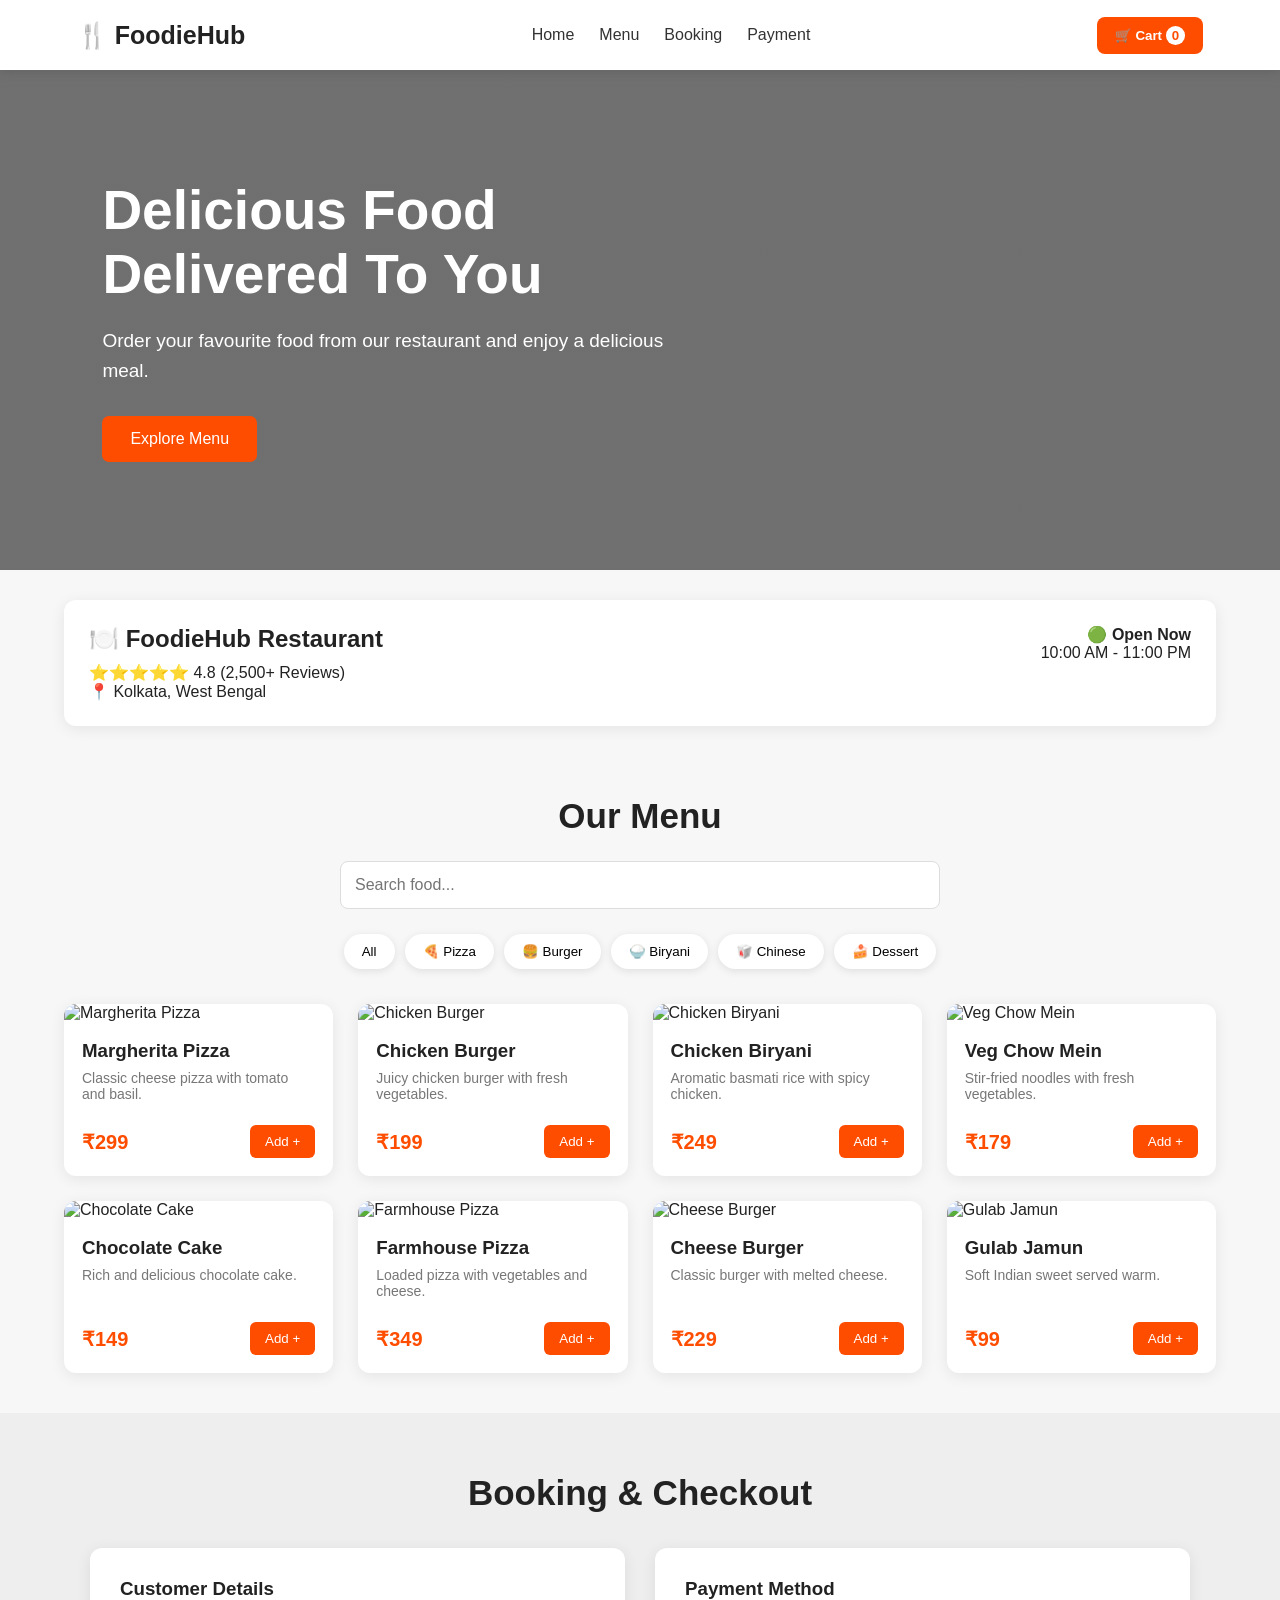
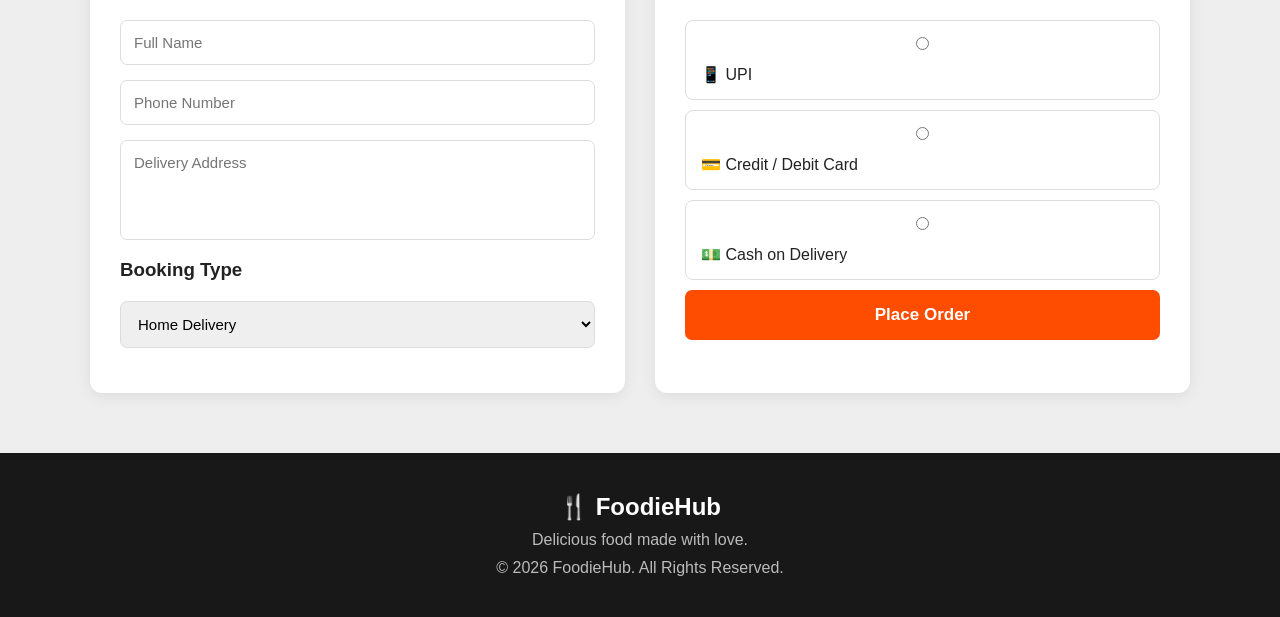
==== index.html @ ee3e0fd2 "Add files via upload" ====
<!DOCTYPE html>
<html lang="en">
<head>
    <meta charset="UTF-8">
    <meta name="viewport" content="width=device-width, initial-scale=1.0">

    <title>FoodieHub - Restaurant</title>

    <link rel="stylesheet" href="style.css">
</head>
<body>


<header class="navbar">

    <div class="logo">
        🍴 FoodieHub
    </div>

    <nav>
        <a href="#home">Home</a>
        <a href="#menu">Menu</a>
        <a href="#booking">Booking</a>
        <a href="#payment">Payment</a>
    </nav>

    <button class="cart-btn" onclick="openCart()">
        🛒 Cart <span id="cartCount">0</span>
    </button>

</header>




<section class="hero" id="home">

    <div class="hero-content">

        <h1>Delicious Food<br>Delivered To You</h1>

        <p>
            Order your favourite food from our restaurant
            and enjoy a delicious meal.
        </p>

        <button onclick="scrollToMenu()">
            Explore Menu
        </button>

    </div>

</section>




<section class="restaurant-info">

    <div>
        <h2>🍽️ FoodieHub Restaurant</h2>
        <p>⭐⭐⭐⭐⭐ 4.8 (2,500+ Reviews)</p>
        <p>📍 Kolkata, West Bengal</p>
    </div>

    <div class="restaurant-time">
        <strong>🟢 Open Now</strong>
        <p>10:00 AM - 11:00 PM</p>
    </div>

</section>



<section class="menu-section" id="menu">

    <h2>Our Menu</h2>

    <div class="search-box">

        <input
            type="text"
            id="searchInput"
            placeholder="Search food..."
            onkeyup="searchFood()"
        >

    </div>


    <div class="categories">

        <button onclick="filterFood('all')">All</button>
        <button onclick="filterFood('pizza')">🍕 Pizza</button>
        <button onclick="filterFood('burger')">🍔 Burger</button>
        <button onclick="filterFood('biryani')">🍚 Biryani</button>
        <button onclick="filterFood('chinese')">🥡 Chinese</button>
        <button onclick="filterFood('dessert')">🍰 Dessert</button>

    </div>


    <div class="food-container" id="foodContainer"></div>

</section>




<div class="cart-panel" id="cartPanel">

    <div class="cart-header">

        <h2>Your Cart</h2>

        <button onclick="closeCart()">✕</button>

    </div>

    <div id="cartItems"></div>

    <div class="cart-summary">

        <p>
            Subtotal:
            <span>₹<span id="subtotal">0</span></span>
        </p>

        <p>
            Delivery:
            <span>₹<span id="delivery">40</span></span>
        </p>

        <p>
            GST:
            <span>₹<span id="gst">0</span></span>
        </p>

        <hr>

        <h3>
            Total:
            <span>₹<span id="total">0</span></span>
        </h3>

        <button class="checkout-btn" onclick="goToCheckout()">
            Proceed to Checkout
        </button>

    </div>

</div>




<section class="checkout" id="booking">

    <h2>Booking & Checkout</h2>

    <div class="checkout-container">

        <!-- CUSTOMER DETAILS -->

        <div class="checkout-card">

            <h3>Customer Details</h3>

            <input
                type="text"
                id="customerName"
                placeholder="Full Name"
            >

            <input
                type="tel"
                id="phone"
                placeholder="Phone Number"
            >

            <textarea
                id="address"
                placeholder="Delivery Address"
            ></textarea>

            <h3>Booking Type</h3>

            <select id="bookingType">

                <option value="delivery">
                    Home Delivery
                </option>

                <option value="pickup">
                    Restaurant Pickup
                </option>

                <option value="dinein">
                    Dine In
                </option>

            </select>

            <div id="tableBox" class="hidden">

                <input
                    type="number"
                    id="tableNumber"
                    placeholder="Table Number"
                    min="1"
                >

            </div>

        </div>


        

        <div class="checkout-card" id="payment">

            <h3>Payment Method</h3>

            <label class="payment-option">

                <input
                    type="radio"
                    name="payment"
                    value="upi"
                    onchange="showPayment('upi')"
                >

                📱 UPI

            </label>


            <label class="payment-option">

                <input
                    type="radio"
                    name="payment"
                    value="card"
                    onchange="showPayment('card')"
                >

                💳 Credit / Debit Card

            </label>


            <label class="payment-option">

                <input
                    type="radio"
                    name="payment"
                    value="cash"
                    onchange="showPayment('cash')"
                >

                💵 Cash on Delivery

            </label>


            

            <div id="upiPayment" class="payment-box hidden">

                <input
                    type="text"
                    id="upiId"
                    placeholder="example@upi"
                >

            </div>


           
            <div id="cardPayment" class="payment-box hidden">

                <input
                    type="text"
                    id="cardNumber"
                    placeholder="Card Number"
                    maxlength="16"
                >

                <div class="card-row">

                    <input
                        type="text"
                        placeholder="MM/YY"
                        maxlength="5"
                    >

                    <input
                        type="password"
                        placeholder="CVV"
                        maxlength="3"
                    >

                </div>

            </div>


            <div id="cashPayment" class="payment-box hidden">

                <p>
                    Pay cash when your food is delivered.
                </p>

            </div>


            <button
                class="place-order"
                onclick="placeOrder()"
            >
                Place Order
            </button>

        </div>

    </div>

</section>




<div class="success-modal" id="successModal">

    <div class="success-box">

        <div class="success-icon">
            ✓
        </div>

        <h2>Order Confirmed!</h2>

        <p id="orderMessage"></p>

        <button onclick="closeSuccess()">
            Continue Shopping
        </button>

    </div>

</div>



<footer>

    <h2>🍴 FoodieHub</h2>

    <p>
        Delicious food made with love.
    </p>

    <p>
        © 2026 FoodieHub. All Rights Reserved.
    </p>

</footer>


<script src="script.js"></script>

</body>
</html>
---- style.css ----
/* ================= AUTH PAGE ================= */

.auth-page {
    min-height: 100vh;

    display: flex;
    justify-content: center;
    align-items: center;

    background:
        linear-gradient(
            135deg,
            #ff4d00,
            #ff7a18
        );

    padding: 20px;
}


.auth-container {

    width: 100%;
    max-width: 430px;

    background: white;

    padding: 40px;

    border-radius: 18px;

    box-shadow:
        0 15px 40px
        rgba(0, 0, 0, 0.2);

}


.auth-logo {

    text-align: center;

    font-size: 28px;

    font-weight: bold;

    color: #ff4d00;

    margin-bottom: 25px;

}


.auth-container h1 {

    text-align: center;

    margin-bottom: 10px;

}


.auth-subtitle {

    text-align: center;

    color: #777;

    margin-bottom: 30px;

}


.auth-container label {

    display: block;

    font-weight: bold;

    margin-bottom: 7px;

}


.auth-container input {

    width: 100%;

    padding: 13px;

    margin-bottom: 18px;

    border: 1px solid #ddd;

    border-radius: 8px;

    font-size: 15px;

    outline: none;

}


.auth-container input:focus {

    border-color: #ff4d00;

}


.auth-btn {

    width: 100%;

    padding: 14px;

    border: none;

    border-radius: 8px;

    background: #ff4d00;

    color: white;

    font-size: 16px;

    font-weight: bold;

    cursor: pointer;

}


.auth-btn:hover {

    background: #d83f00;

}


.auth-message {

    text-align: center;

    margin-top: 15px;

    font-size: 14px;

}


.divider {

    display: flex;

    align-items: center;

    justify-content: center;

    margin: 25px 0;

    color: #999;

}


.google-btn {

    width: 100%;

    padding: 13px;

    border: 1px solid #ddd;

    background: white;

    border-radius: 8px;

    cursor: pointer;

    font-size: 15px;

}


.google-btn:hover {

    background: #f5f5f5;

}


.switch-auth {

    text-align: center;

    margin-top: 25px;

    color: #666;

}


.switch-auth a {

    color: #ff4d00;

    font-weight: bold;

    text-decoration: none;

}


@media(max-width:500px) {

    .auth-container {

        padding: 25px;

    }

}

* {
    margin: 0;
    padding: 0;
    box-sizing: border-box;
    font-family: Arial, sans-serif;
}

html {
    scroll-behavior: smooth;
}

body {
    background: #f7f7f7;
    color: #222;
}


/* ================= NAVBAR ================= */

.navbar {
    height: 70px;
    background: white;
    display: flex;
    align-items: center;
    justify-content: space-between;
    padding: 0 6%;
    box-shadow: 0 2px 10px rgba(0,0,0,.1);
    position: sticky;
    top: 0;
    z-index: 100;
}

.logo {
    font-size: 25px;
    font-weight: bold;
}

.navbar nav {
    display: flex;
    gap: 25px;
}

.navbar nav a {
    text-decoration: none;
    color: #333;
    font-weight: 500;
}

.navbar nav a:hover {
    color: #ff4d00;
}

.cart-btn {
    border: none;
    background: #ff4d00;
    color: white;
    padding: 11px 18px;
    border-radius: 8px;
    cursor: pointer;
    font-weight: bold;
}

#cartCount {
    background: white;
    color: #ff4d00;
    padding: 2px 6px;
    border-radius: 50%;
}


/* ================= HERO ================= */

.hero {
    min-height: 500px;

    background:
        linear-gradient(
            rgba(0,0,0,.55),
            rgba(0,0,0,.55)
        ),
        url("https://images.unsplash.com/photo-1504674900247-0877df9cc836")
        center/cover;

    display: flex;
    align-items: center;

    padding: 60px 8%;
}

.hero-content {
    color: white;
    max-width: 600px;
}

.hero h1 {
    font-size: 55px;
    margin-bottom: 20px;
}

.hero p {
    font-size: 19px;
    margin-bottom: 30px;
    line-height: 1.6;
}

.hero button {
    padding: 14px 28px;
    border: none;
    border-radius: 7px;
    background: #ff4d00;
    color: white;
    font-size: 16px;
    cursor: pointer;
}


/* ================= RESTAURANT ================= */

.restaurant-info {
    background: white;
    margin: 30px auto;
    width: 90%;
    padding: 25px;

    display: flex;
    justify-content: space-between;

    border-radius: 12px;
    box-shadow: 0 3px 15px rgba(0,0,0,.08);
}

.restaurant-info h2 {
    margin-bottom: 10px;
}

.restaurant-time {
    text-align: right;
}


/* ================= MENU ================= */

.menu-section {
    width: 90%;
    margin: auto;
    padding: 40px 0;
}

.menu-section h2 {
    text-align: center;
    font-size: 35px;
    margin-bottom: 25px;
}

.search-box {
    text-align: center;
    margin-bottom: 25px;
}

.search-box input {
    width: 70%;
    max-width: 600px;
    padding: 14px;
    border: 1px solid #ddd;
    border-radius: 8px;
    font-size: 16px;
}


.categories {
    display: flex;
    justify-content: center;
    gap: 10px;
    flex-wrap: wrap;
    margin-bottom: 35px;
}

.categories button {
    padding: 10px 18px;
    border: none;
    border-radius: 20px;
    background: white;
    cursor: pointer;
    box-shadow: 0 2px 8px rgba(0,0,0,.1);
}

.categories button:hover {
    background: #ff4d00;
    color: white;
}


/* ================= FOOD CARDS ================= */

.food-container {
    display: grid;
    grid-template-columns:
        repeat(auto-fit, minmax(240px, 1fr));

    gap: 25px;
}

.food-card {
    background: white;
    border-radius: 12px;
    overflow: hidden;
    box-shadow: 0 3px 15px rgba(0,0,0,.08);
    transition: .3s;
}

.food-card:hover {
    transform: translateY(-5px);
}

.food-card img {
    width: 100%;
    height: 190px;
    object-fit: cover;
}

.food-content {
    padding: 18px;
}

.food-content h3 {
    margin-bottom: 8px;
}

.food-description {
    color: #777;
    font-size: 14px;
    min-height: 40px;
}

.food-bottom {
    display: flex;
    justify-content: space-between;
    align-items: center;
    margin-top: 15px;
}

.price {
    color: #ff4d00;
    font-size: 20px;
    font-weight: bold;
}

.add-btn {
    border: none;
    background: #ff4d00;
    color: white;
    padding: 9px 15px;
    border-radius: 6px;
    cursor: pointer;
}


/* ================= CART ================= */

.cart-panel {
    position: fixed;
    top: 0;
    right: -420px;

    width: 400px;
    height: 100vh;

    background: white;
    z-index: 500;

    padding: 25px;

    box-shadow: -4px 0 15px rgba(0,0,0,.2);

    transition: .4s;

    overflow-y: auto;
}

.cart-panel.active {
    right: 0;
}

.cart-header {
    display: flex;
    justify-content: space-between;
    margin-bottom: 25px;
}

.cart-header button {
    border: none;
    background: none;
    font-size: 22px;
    cursor: pointer;
}

.cart-item {
    display: flex;
    justify-content: space-between;
    align-items: center;

    padding: 15px 0;

    border-bottom: 1px solid #ddd;
}

.cart-item-info {
    max-width: 180px;
}

.quantity {
    display: flex;
    align-items: center;
    gap: 8px;
}

.quantity button {
    width: 28px;
    height: 28px;
    border: none;
    background: #eee;
    cursor: pointer;
    border-radius: 5px;
}

.cart-summary {
    margin-top: 25px;
}

.cart-summary p,
.cart-summary h3 {
    display: flex;
    justify-content: space-between;
    margin: 12px 0;
}

.checkout-btn {
    width: 100%;
    padding: 14px;
    border: none;
    background: #ff4d00;
    color: white;
    border-radius: 7px;
    font-size: 16px;
    cursor: pointer;
}


/* ================= CHECKOUT ================= */

.checkout {
    background: #eeeeee;
    padding: 60px 6%;
}

.checkout > h2 {
    text-align: center;
    font-size: 35px;
    margin-bottom: 35px;
}

.checkout-container {
    max-width: 1100px;
    margin: auto;

    display: grid;
    grid-template-columns: 1fr 1fr;

    gap: 30px;
}

.checkout-card {
    background: white;
    padding: 30px;
    border-radius: 12px;

    box-shadow: 0 3px 15px rgba(0,0,0,.08);
}

.checkout-card h3 {
    margin-bottom: 20px;
}

.checkout-card input,
.checkout-card textarea,
.checkout-card select {
    width: 100%;
    padding: 13px;

    border: 1px solid #ddd;
    border-radius: 7px;

    margin-bottom: 15px;

    font-size: 15px;
}

.checkout-card textarea {
    height: 100px;
    resize: none;
}


/* ================= PAYMENT ================= */

.payment-option {
    display: block;

    padding: 15px;

    margin-bottom: 10px;

    border: 1px solid #ddd;
    border-radius: 8px;

    cursor: pointer;
}

.payment-option:hover {
    border-color: #ff4d00;
}

.payment-box {
    background: #f8f8f8;
    padding: 15px;
    border-radius: 8px;
    margin-bottom: 15px;
}

.payment-box input {
    margin-bottom: 5px;
}

.card-row {
    display: flex;
    gap: 10px;
}

.card-row input {
    width: 50%;
}

.place-order {
    width: 100%;

    padding: 15px;

    border: none;
    border-radius: 7px;

    background: #ff4d00;
    color: white;

    font-size: 17px;
    font-weight: bold;

    cursor: pointer;
}

.place-order:hover,
.checkout-btn:hover,
.add-btn:hover {
    background: #d83f00;
}

.hidden {
    display: none;
}


/* ================= SUCCESS ================= */

.success-modal {
    position: fixed;

    inset: 0;

    background: rgba(0,0,0,.65);

    display: none;

    align-items: center;
    justify-content: center;

    z-index: 1000;
}

.success-modal.active {
    display: flex;
}

.success-box {
    background: white;
    padding: 40px;

    border-radius: 15px;

    text-align: center;

    width: 90%;
    max-width: 450px;
}

.success-icon {
    width: 70px;
    height: 70px;

    background: #28a745;
    color: white;

    border-radius: 50%;

    display: flex;
    align-items: center;
    justify-content: center;

    margin: auto auto 20px;

    font-size: 40px;
}

.success-box button {
    margin-top: 20px;

    border: none;

    background: #ff4d00;
    color: white;

    padding: 12px 25px;

    border-radius: 7px;

    cursor: pointer;
}


/* ================= FOOTER ================= */

footer {
    background: #181818;
    color: white;

    text-align: center;

    padding: 40px;
}

footer p {
    margin-top: 10px;
    color: #bbb;
}


/* ================= MOBILE ================= */

@media(max-width: 768px) {

    .navbar {
        padding: 0 15px;
    }

    .navbar nav {
        display: none;
    }

    .hero h1 {
        font-size: 40px;
    }

    .restaurant-info {
        flex-direction: column;
        gap: 20px;
    }

    .restaurant-time {
        text-align: left;
    }

    .checkout-container {
        grid-template-columns: 1fr;
    }

    .cart-panel {
        width: 100%;
        right: -100%;
    }

    .search-box input {
        width: 100%;
    }
}
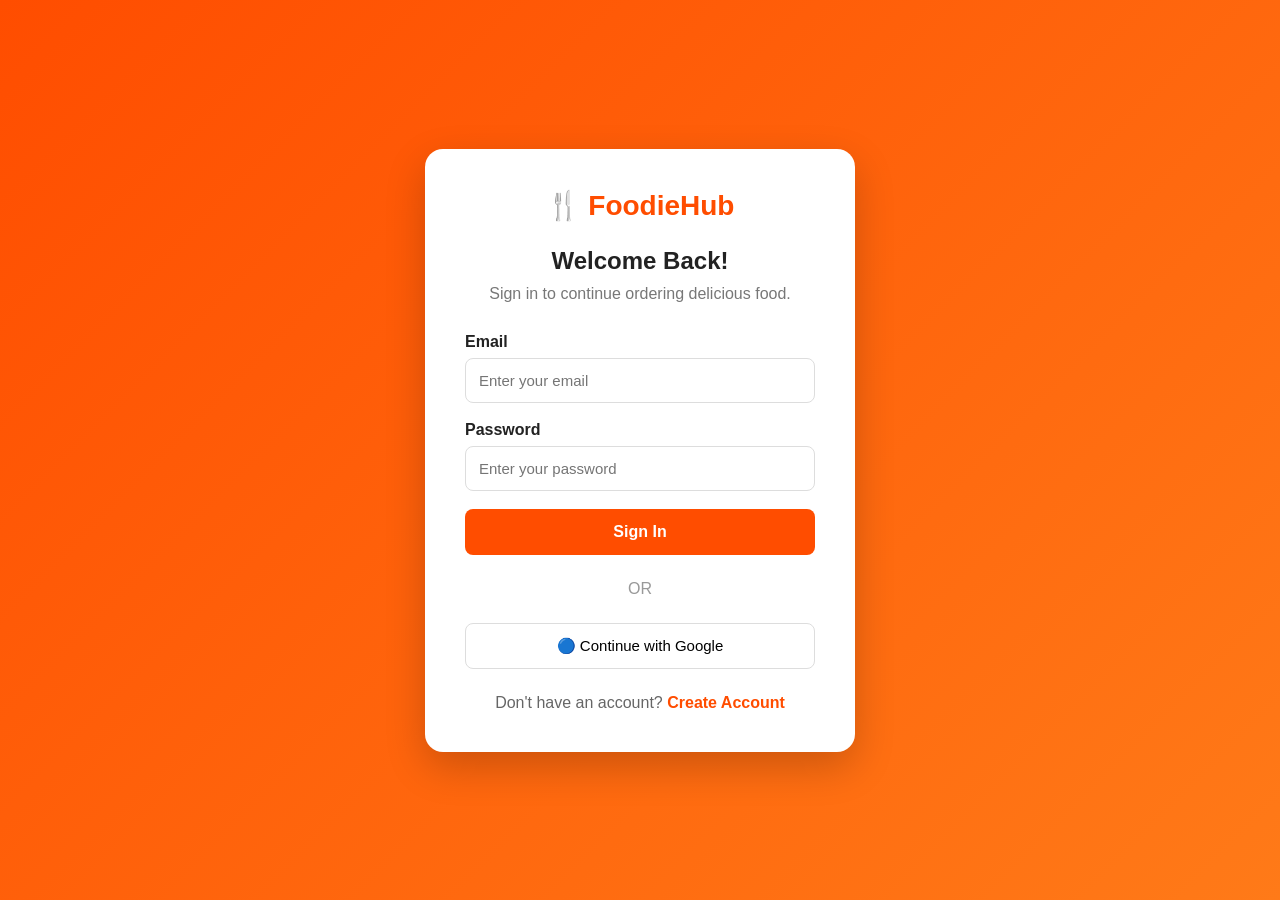
==== commit bd5abf98: "Add files via upload" ====
--- a/index.html
+++ b/index.html
@@ -1,53 +1,330 @@
 
 <!DOCTYPE html>
 <html lang="en">
+
 <head>
+
     <meta charset="UTF-8">
-    <meta name="viewport" content="width=device-width, initial-scale=1.0">
-
-    <title>FoodieHub - Restaurant</title>
+
+    <meta
+        name="viewport"
+        content="width=device-width, initial-scale=1.0"
+    >
+
+    <title>FoodieHub - Restaurant Food Booking</title>
 
     <link rel="stylesheet" href="style.css">
+
 </head>
+
+
 <body>
 
 
+<!-- =====================================================
+     AUTH SECTION
+     ===================================================== -->
+
+<section id="authSection" class="auth-page">
+
+    <div class="auth-container">
+
+        <div class="auth-logo">
+            🍴 FoodieHub
+        </div>
+
+
+        <!-- ================= LOGIN ================= -->
+
+        <div id="loginScreen">
+
+            <h1>Welcome Back!</h1>
+
+            <p class="auth-subtitle">
+                Sign in to continue ordering delicious food.
+            </p>
+
+
+            <form id="loginForm">
+
+                <label>Email</label>
+
+                <input
+                    type="email"
+                    id="loginEmail"
+                    placeholder="Enter your email"
+                    required
+                >
+
+
+                <label>Password</label>
+
+                <input
+                    type="password"
+                    id="loginPassword"
+                    placeholder="Enter your password"
+                    required
+                >
+
+
+                <button
+                    type="submit"
+                    class="auth-btn"
+                >
+                    Sign In
+                </button>
+
+            </form>
+
+
+            <p
+                id="loginMessage"
+                class="auth-message"
+            ></p>
+
+
+            <div class="divider">
+                OR
+            </div>
+
+
+            <button
+                class="google-btn"
+                onclick="demoGoogleLogin()"
+            >
+                🔵 Continue with Google
+            </button>
+
+
+            <p class="switch-auth">
+
+                Don't have an account?
+
+                <a
+                    href="#"
+                    onclick="showSignup(); return false;"
+                >
+                    Create Account
+                </a>
+
+            </p>
+
+        </div>
+
+
+
+        <!-- ================= SIGN UP ================= -->
+
+        <div
+            id="signupScreen"
+            style="display:none;"
+        >
+
+            <h1>Create Account</h1>
+
+            <p class="auth-subtitle">
+                Create your FoodieHub account.
+            </p>
+
+
+            <form id="signupForm">
+
+
+                <label>Full Name</label>
+
+                <input
+                    type="text"
+                    id="signupName"
+                    placeholder="Enter your full name"
+                    required
+                >
+
+
+                <label>Email</label>
+
+                <input
+                    type="email"
+                    id="signupEmail"
+                    placeholder="Enter your email"
+                    required
+                >
+
+
+                <label>Phone Number</label>
+
+                <input
+                    type="tel"
+                    id="signupPhone"
+                    placeholder="Enter phone number"
+                    required
+                >
+
+
+                <label>Password</label>
+
+                <input
+                    type="password"
+                    id="signupPassword"
+                    placeholder="Create password"
+                    required
+                >
+
+
+                <label>Confirm Password</label>
+
+                <input
+                    type="password"
+                    id="confirmPassword"
+                    placeholder="Confirm password"
+                    required
+                >
+
+
+                <button
+                    type="submit"
+                    class="auth-btn"
+                >
+                    Create Account
+                </button>
+
+            </form>
+
+
+            <p
+                id="signupMessage"
+                class="auth-message"
+            ></p>
+
+
+            <p class="switch-auth">
+
+                Already have an account?
+
+                <a
+                    href="#"
+                    onclick="showLogin(); return false;"
+                >
+                    Sign In
+                </a>
+
+            </p>
+
+        </div>
+
+    </div>
+
+</section>
+
+
+
+<!-- =====================================================
+     MAIN RESTAURANT APPLICATION
+     ===================================================== -->
+
+<div
+    id="mainApp"
+    style="display:none;"
+>
+
+
+<!-- ================= NAVBAR ================= -->
+
 <header class="navbar">
 
+
     <div class="logo">
+
         🍴 FoodieHub
-    </div>
+
+    </div>
+
 
     <nav>
-        <a href="#home">Home</a>
-        <a href="#menu">Menu</a>
-        <a href="#booking">Booking</a>
-        <a href="#payment">Payment</a>
+
+        <a href="#home">
+            Home
+        </a>
+
+        <a href="#menu">
+            Menu
+        </a>
+
+        <a href="#booking">
+            Booking
+        </a>
+
+        <a href="#payment">
+            Payment
+        </a>
+
     </nav>
 
-    <button class="cart-btn" onclick="openCart()">
-        🛒 Cart <span id="cartCount">0</span>
-    </button>
+
+    <div>
+
+        <button
+            class="cart-btn"
+            onclick="openCart()"
+        >
+            🛒 Cart
+
+            <span id="cartCount">
+                0
+            </span>
+
+        </button>
+
+
+        <button
+            class="cart-btn"
+            onclick="logout()"
+        >
+            Logout
+        </button>
+
+    </div>
 
 </header>
 
 
 
-
-<section class="hero" id="home">
+<!-- ================= HERO ================= -->
+
+<section
+    class="hero"
+    id="home"
+>
+
 
     <div class="hero-content">
 
-        <h1>Delicious Food<br>Delivered To You</h1>
+
+        <h1>
+
+            Delicious Food
+            <br>
+            Delivered To You
+
+        </h1>
+
 
         <p>
-            Order your favourite food from our restaurant
-            and enjoy a delicious meal.
+
+            Order your favourite food
+            from our restaurant and enjoy
+            a delicious meal.
+
         </p>
 
-        <button onclick="scrollToMenu()">
+
+        <button
+            onclick="scrollToMenu()"
+        >
+
             Explore Menu
-        </button>
+
+        </button>
+
 
     </div>
 
@@ -55,29 +332,63 @@
 
 
 
+<!-- ================= RESTAURANT INFO ================= -->
 
 <section class="restaurant-info">
 
+
     <div>
-        <h2>🍽️ FoodieHub Restaurant</h2>
-        <p>⭐⭐⭐⭐⭐ 4.8 (2,500+ Reviews)</p>
-        <p>📍 Kolkata, West Bengal</p>
-    </div>
+
+        <h2>
+            🍽️ FoodieHub Restaurant
+        </h2>
+
+
+        <p>
+            ⭐⭐⭐⭐⭐ 4.8
+            (2,500+ Reviews)
+        </p>
+
+
+        <p>
+            📍 Kolkata, West Bengal
+        </p>
+
+    </div>
+
 
     <div class="restaurant-time">
-        <strong>🟢 Open Now</strong>
-        <p>10:00 AM - 11:00 PM</p>
-    </div>
+
+        <strong>
+            🟢 Open Now
+        </strong>
+
+        <p>
+            10:00 AM - 11:00 PM
+        </p>
+
+    </div>
+
 
 </section>
 
 
 
-<section class="menu-section" id="menu">
-
-    <h2>Our Menu</h2>
+<!-- ================= MENU ================= -->
+
+<section
+    class="menu-section"
+    id="menu"
+>
+
+
+    <h2>
+        Our Menu
+    </h2>
+
 
     <div class="search-box">
+
 
         <input
             type="text"
@@ -86,86 +397,195 @@
             onkeyup="searchFood()"
         >
 
-    </div>
+
+    </div>
+
 
 
     <div class="categories">
 
-        <button onclick="filterFood('all')">All</button>
-        <button onclick="filterFood('pizza')">🍕 Pizza</button>
-        <button onclick="filterFood('burger')">🍔 Burger</button>
-        <button onclick="filterFood('biryani')">🍚 Biryani</button>
-        <button onclick="filterFood('chinese')">🥡 Chinese</button>
-        <button onclick="filterFood('dessert')">🍰 Dessert</button>
-
-    </div>
-
-
-    <div class="food-container" id="foodContainer"></div>
+
+        <button
+            onclick="filterFood('all')"
+        >
+            All
+        </button>
+
+
+        <button
+            onclick="filterFood('pizza')"
+        >
+            🍕 Pizza
+        </button>
+
+
+        <button
+            onclick="filterFood('burger')"
+        >
+            🍔 Burger
+        </button>
+
+
+        <button
+            onclick="filterFood('biryani')"
+        >
+            🍚 Biryani
+        </button>
+
+
+        <button
+            onclick="filterFood('chinese')"
+        >
+            🥡 Chinese
+        </button>
+
+
+        <button
+            onclick="filterFood('dessert')"
+        >
+            🍰 Dessert
+        </button>
+
+
+    </div>
+
+
+
+    <div
+        class="food-container"
+        id="foodContainer"
+    ></div>
+
 
 </section>
 
 
 
-
-<div class="cart-panel" id="cartPanel">
+<!-- =====================================================
+     CART
+     ===================================================== -->
+
+<div
+    class="cart-panel"
+    id="cartPanel"
+>
+
 
     <div class="cart-header">
 
-        <h2>Your Cart</h2>
-
-        <button onclick="closeCart()">✕</button>
-
-    </div>
+
+        <h2>
+            Your Cart
+        </h2>
+
+
+        <button
+            onclick="closeCart()"
+        >
+            ✕
+        </button>
+
+
+    </div>
+
+
 
     <div id="cartItems"></div>
 
+
+
     <div class="cart-summary">
 
+
         <p>
+
             Subtotal:
-            <span>₹<span id="subtotal">0</span></span>
+
+            <span>
+                ₹<span id="subtotal">0</span>
+            </span>
+
         </p>
 
+
         <p>
+
             Delivery:
-            <span>₹<span id="delivery">40</span></span>
+
+            <span>
+                ₹<span id="delivery">40</span>
+            </span>
+
         </p>
 
+
         <p>
+
             GST:
-            <span>₹<span id="gst">0</span></span>
+
+            <span>
+                ₹<span id="gst">0</span>
+            </span>
+
         </p>
 
+
         <hr>
 
+
         <h3>
+
             Total:
-            <span>₹<span id="total">0</span></span>
+
+            <span>
+                ₹<span id="total">0</span>
+            </span>
+
         </h3>
 
-        <button class="checkout-btn" onclick="goToCheckout()">
+
+        <button
+            class="checkout-btn"
+            onclick="goToCheckout()"
+        >
             Proceed to Checkout
         </button>
 
+
     </div>
 
 </div>
 
 
 
-
-<section class="checkout" id="booking">
-
-    <h2>Booking & Checkout</h2>
+<!-- =====================================================
+     BOOKING + CHECKOUT
+     ===================================================== -->
+
+<section
+    class="checkout"
+    id="booking"
+>
+
+
+    <h2>
+        Booking & Checkout
+    </h2>
+
 
     <div class="checkout-container">
 
-        <!-- CUSTOMER DETAILS -->
+
+
+        <!-- ================= CUSTOMER ================= -->
 
         <div class="checkout-card">
 
-            <h3>Customer Details</h3>
+
+            <h3>
+                Customer Details
+            </h3>
+
 
             <input
                 type="text"
@@ -173,36 +593,53 @@
                 placeholder="Full Name"
             >
 
+
             <input
                 type="tel"
                 id="phone"
                 placeholder="Phone Number"
             >
 
+
             <textarea
                 id="address"
                 placeholder="Delivery Address"
             ></textarea>
 
-            <h3>Booking Type</h3>
+
+
+            <h3>
+                Booking Type
+            </h3>
+
 
             <select id="bookingType">
+
 
                 <option value="delivery">
                     Home Delivery
                 </option>
 
+
                 <option value="pickup">
                     Restaurant Pickup
                 </option>
 
+
                 <option value="dinein">
                     Dine In
                 </option>
 
+
             </select>
 
-            <div id="tableBox" class="hidden">
+
+
+            <div
+                id="tableBox"
+                class="hidden"
+            >
+
 
                 <input
                     type="number"
@@ -211,18 +648,32 @@
                     min="1"
                 >
 
+
             </div>
 
+
         </div>
 
 
-        
-
-        <div class="checkout-card" id="payment">
-
-            <h3>Payment Method</h3>
+
+        <!-- ================= PAYMENT ================= -->
+
+        <div
+            class="checkout-card"
+            id="payment"
+        >
+
+
+            <h3>
+                Payment Method
+            </h3>
+
+
+
+            <!-- UPI -->
 
             <label class="payment-option">
+
 
                 <input
                     type="radio"
@@ -231,12 +682,18 @@
                     onchange="showPayment('upi')"
                 >
 
+
                 📱 UPI
 
+
             </label>
 
 
+
+            <!-- CARD -->
+
             <label class="payment-option">
+
 
                 <input
                     type="radio"
@@ -245,12 +702,18 @@
                     onchange="showPayment('card')"
                 >
 
+
                 💳 Credit / Debit Card
 
+
             </label>
 
 
+
+            <!-- CASH -->
+
             <label class="payment-option">
+
 
                 <input
                     type="radio"
@@ -259,14 +722,21 @@
                     onchange="showPayment('cash')"
                 >
 
+
                 💵 Cash on Delivery
 
+
             </label>
 
 
-            
-
-            <div id="upiPayment" class="payment-box hidden">
+
+            <!-- UPI BOX -->
+
+            <div
+                id="upiPayment"
+                class="payment-box hidden"
+            >
+
 
                 <input
                     type="text"
@@ -274,11 +744,18 @@
                     placeholder="example@upi"
                 >
 
+
             </div>
 
 
-           
-            <div id="cardPayment" class="payment-box hidden">
+
+            <!-- CARD BOX -->
+
+            <div
+                id="cardPayment"
+                class="payment-box hidden"
+            >
+
 
                 <input
                     type="text"
@@ -287,7 +764,9 @@
                     maxlength="16"
                 >
 
+
                 <div class="card-row">
+
 
                     <input
                         type="text"
@@ -295,80 +774,223 @@
                         maxlength="5"
                     >
 
+
                     <input
                         type="password"
                         placeholder="CVV"
                         maxlength="3"
                     >
 
+
                 </div>
 
+
             </div>
 
 
-            <div id="cashPayment" class="payment-box hidden">
+
+            <!-- CASH BOX -->
+
+            <div
+                id="cashPayment"
+                class="payment-box hidden"
+            >
+
 
                 <p>
-                    Pay cash when your food is delivered.
+
+                    Pay cash when your food
+                    is delivered.
+
                 </p>
 
+
             </div>
+
 
 
             <button
                 class="place-order"
                 onclick="placeOrder()"
             >
+
                 Place Order
+
             </button>
 
+
         </div>
 
-    </div>
+
+    </div>
+
 
 </section>
 
 
 
-
-<div class="success-modal" id="successModal">
+<!-- =====================================================
+     ORDER SUCCESS
+     ===================================================== -->
+
+<div
+    class="success-modal"
+    id="successModal"
+>
+
 
     <div class="success-box">
+
 
         <div class="success-icon">
             ✓
         </div>
 
-        <h2>Order Confirmed!</h2>
+
+        <h2>
+            Order Confirmed!
+        </h2>
+
 
         <p id="orderMessage"></p>
 
-        <button onclick="closeSuccess()">
+
+        <button
+            onclick="closeSuccess()"
+        >
+
             Continue Shopping
-        </button>
-
-    </div>
+
+        </button>
+
+
+    </div>
+
 
 </div>
 
 
 
+<!-- ================= FOOTER ================= -->
+
 <footer>
 
-    <h2>🍴 FoodieHub</h2>
+
+    <h2>
+        🍴 FoodieHub
+    </h2>
+
 
     <p>
         Delicious food made with love.
     </p>
 
+
     <p>
-        © 2026 FoodieHub. All Rights Reserved.
+        © 2026 FoodieHub.
+        All Rights Reserved.
     </p>
 
+
 </footer>
 
 
+</div>
+
+
+<!-- ================= JAVASCRIPT ================= -->
+
 <script src="script.js"></script>
 
+
+<script>
+
+
+// =====================================================
+// SHOW LOGIN
+// =====================================================
+
+function showLogin() {
+
+    document.getElementById(
+        "loginScreen"
+    ).style.display = "block";
+
+
+    document.getElementById(
+        "signupScreen"
+    ).style.display = "none";
+
+}
+
+
+
+// =====================================================
+// SHOW SIGNUP
+// =====================================================
+
+function showSignup() {
+
+    document.getElementById(
+        "loginScreen"
+    ).style.display = "none";
+
+
+    document.getElementById(
+        "signupScreen"
+    ).style.display = "block";
+
+}
+
+
+
+// =====================================================
+// CHECK LOGIN STATUS
+// =====================================================
+
+document.addEventListener(
+    "DOMContentLoaded",
+    function () {
+
+
+        const loggedIn =
+            localStorage.getItem(
+                "isLoggedIn"
+            );
+
+
+        if (loggedIn === "true") {
+
+            document.getElementById(
+                "authSection"
+            ).style.display = "none";
+
+
+            document.getElementById(
+                "mainApp"
+            ).style.display = "block";
+
+
+        } else {
+
+            document.getElementById(
+                "authSection"
+            ).style.display = "flex";
+
+
+            document.getElementById(
+                "mainApp"
+            ).style.display = "none";
+
+        }
+
+
+    }
+);
+
+</script>
+
+
 </body>
-</html>+
+</html>
